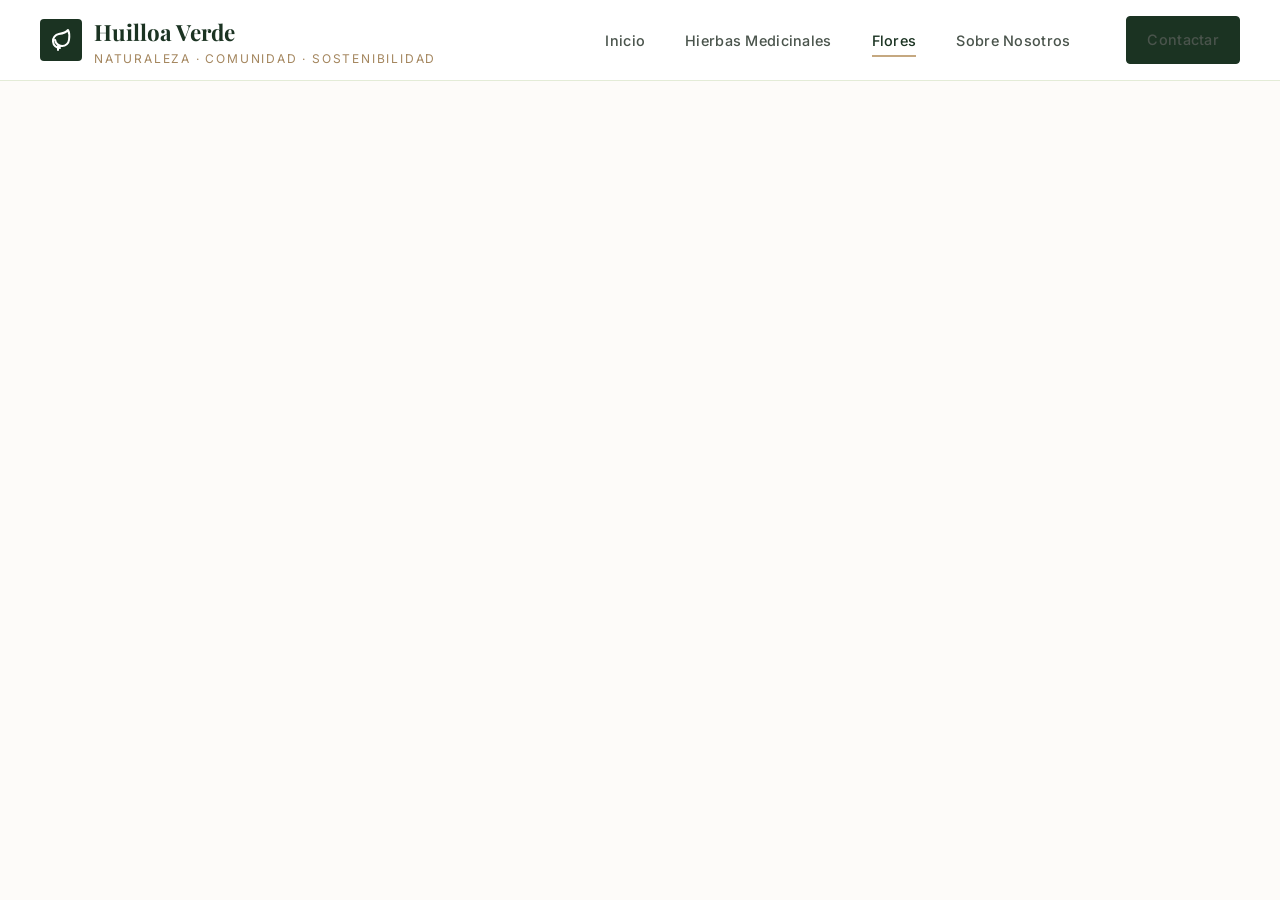
==== flores.html @ 3f3f2d78 "Add files via upload" ====
<!DOCTYPE html>
<html lang="es">
<head>
  <meta charset="UTF-8">
  <meta name="viewport" content="width=device-width, initial-scale=1.0">
  <meta name="description" content="Galería de flores de Huilloa Verde. Rosas, claveles, girasoles y flores andinas frescas, cultivadas con amor por familias de Huilloa, Perú.">
  <title>Flores | Huilloa Verde</title>
  <link rel="stylesheet" href="css/styles.css">
  <link rel="icon" href="data:image/svg+xml,<svg xmlns='http://www.w3.org/2000/svg' viewBox='0 0 24 24' fill='none' stroke='%231b3322' stroke-width='2' stroke-linecap='round' stroke-linejoin='round'><path d='m2 22 1-1h3l9-9'></path><path d='M14 11.5a8.38 8.38 0 0 1-.9 3.8 8.5 8.5 0 0 1-7.6 4.7 8.38 8.38 0 0 1-3.8-.9L.8 22l1.9-5.7a8.38 8.38 0 0 1-.9-3.8 8.5 8.5 0 0 1 4.7-7.6 8.38 8.38 0 0 1 3.8-.9h.5a8.48 8.48 0 0 1 8 8v.5z'></path></svg>">
  <style>
    .gallery-masonry {
      columns: 3;
      column-gap: 20px;
      margin-top: 60px;
    }
    .masonry-item {
      break-inside: avoid;
      margin-bottom: 20px;
      border-radius: var(--radius-md);
      overflow: hidden;
      position: relative;
      cursor: pointer;
      box-shadow: var(--shadow-sm);
      transition: var(--transition);
    }
    .masonry-item:hover { transform: scale(1.02); box-shadow: var(--shadow-md); }
    .masonry-item img { width: 100%; display: block; transition: transform .5s ease; }
    .masonry-item:hover img { transform: scale(1.06); }
    .masonry-overlay {
      position: absolute;
      bottom: 0; left: 0; right: 0;
      background: linear-gradient(to top, rgba(45,90,39,.85) 0%, transparent 70%);
      padding: 24px 20px 20px;
      transform: translateY(10px);
      opacity: 0;
      transition: var(--transition);
    }
    .masonry-item:hover .masonry-overlay { opacity: 1; transform: translateY(0); }
    .masonry-overlay h3 { color: white; font-size: 1.1rem; margin-bottom: 4px; }
    .masonry-overlay p { color: rgba(255,255,255,.8); font-size: .82rem; }
    @media (max-width: 768px) {
      .gallery-masonry { columns: 2; }
    }
    @media (max-width: 480px) {
      .gallery-masonry { columns: 1; }
    }
  </style>
</head>
<body>

  <!-- NAVBAR -->
  <nav class="navbar" id="navbar">
    <div class="nav-inner">
      <a href="index.html" class="nav-logo">
        <div class="logo-icon"><svg class="icon-svg" viewBox="0 0 24 24"><path d="M11 20A7 7 0 0 1 9.8 6.1C15.5 5 17 4.48 19 2c1 2 2 3.5 1 9.8a7 7 0 0 1-13.9.2"></path><path d="M9 22v-4h4"></path></svg></div>
        <div>
          <span class="logo-text">Huilloa Verde</span>
          <span class="logo-sub">Naturaleza · Comunidad · Sostenibilidad</span>
        </div>
      </a>
      <ul class="nav-links">
        <li><a href="index.html">Inicio</a></li>
        <li><a href="hierbas.html">Hierbas Medicinales</a></li>
        <li><a href="flores.html" class="active">Flores</a></li>
        <li><a href="nosotros.html">Sobre Nosotros</a></li>
        <li><a href="contacto.html" class="btn btn-primary nav-cta">Contactar</a></li>
      </ul>
      <button class="hamburger" id="hamburger" aria-label="Abrir menú">
        <span></span><span></span><span></span>
      </button>
    </div>
  </nav>
  <div class="mobile-menu" id="mobileMenu">
    <a href="index.html" onclick="closeMobile()">Inicio</a>
    <a href="hierbas.html" onclick="closeMobile()">Hierbas Medicinales</a>
    <a href="flores.html" onclick="closeMobile()">Flores</a>
    <a href="nosotros.html" onclick="closeMobile()">Sobre Nosotros</a>
    <a href="contacto.html" onclick="closeMobile()">Contactar</a>  <!-- PAGE HERO -->
  <section class="page-hero">
    <div class="page-hero-content container">
      <span class="section-label" style="color:rgba(255,255,255,.7);justify-content:center;display:flex;">Galería floral</span>
      <h1>Flores de Huilloa</h1>
      <p>Cultivadas en las faldas de los Andes, nuestras flores llevan consigo la vitalidad y el color de la sierra peruana.</p>
      <div class="breadcrumb">
        <a href="index.html">Inicio</a>
        <span>/</span>
        <span>Flores</span>
      </div>
    </div>
  </section>

  <!-- INTRO -->
  <section style="padding:80px 0; background:var(--cream);">
    <div class="container">
      <div style="display:grid;grid-template-columns:1fr 1fr;gap:64px;align-items:center;">
        <div class="fade-left">
          <span class="section-label">Por qué nuestras flores</span>
          <h2 class="section-title">Frescura y color<br>directo del campo</h2>
          <p style="color:var(--text-mid);line-height:1.9;margin-bottom:16px;">Nuestras flores se cultivan sin prisa, siguiendo los ritmos naturales de la tierra andina. Sin cámaras frigoríficas artificiales que alteren su aroma, sin químicos que fuercen su crecimiento.</p>
          <p style="color:var(--text-mid);line-height:1.9;margin-bottom:28px;">Lo que recibes es pura naturaleza: flores que huelen como deben oler, con colores vibrantes y una durabilidad que sorprende. Cada ramo lleva el alma de la familia que lo cultivó.</p>
          <a href="contacto.html" class="btn btn-earth"><svg class="icon-svg" viewBox="0 0 24 24"><circle cx="12" cy="12" r="3"></circle><path d="M12 2v2"></path><path d="M12 20v2"></path><path d="M20 12h2"></path><path d="M2 12h2"></path><path d="m5.8 5.8 1.4 1.4"></path><path d="m16.8 16.8 1.4 1.4"></path><path d="m18.2 5.8-1.4 1.4"></path><path d="m7.2 16.8-1.4 1.4"></path></svg> Hacer un pedido floral</a>
        </div>
        <div class="fade-right" style="border-radius:var(--radius-lg);overflow:hidden;box-shadow:var(--shadow-lg);">
          <img src="img/flowers_gallery_1779220928989.png" alt="Flores frescas de Huilloa" style="width:100%;height:420px;object-fit:cover;">
        </div>
      </div>
    </div>
  </section>

  <!-- FLOWER CARDS -->
  <section class="flowers-section">
    <div class="container">
      <div class="text-center fade-up">
        <span class="section-label">Variedades disponibles</span>
        <h2 class="section-title">Nuestras Flores</h2>
        <p class="section-subtitle">Una selección de las flores más hermosas de nuestra región, disponibles por temporada.</p>
      </div>
      <div class="flower-cards">

        <div class="flower-card fade-up delay-1">
          <div class="flower-card-img" style="background:#fff0f3;display:flex;align-items:center;justify-content:center;color:#2c5234;">
            <svg class="icon-svg" viewBox="0 0 24 24" style="width:64px;height:64px;"><circle cx="12" cy="12" r="3"></circle><path d="M12 2v2"></path><path d="M12 20v2"></path><path d="M20 12h2"></path><path d="M2 12h2"></path><path d="m5.8 5.8 1.4 1.4"></path><path d="m16.8 16.8 1.4 1.4"></path><path d="m18.2 5.8-1.4 1.4"></path><path d="m7.2 16.8-1.4 1.4"></path></svg>
          </div>
          <div class="flower-card-body">
            <h3>Rosas Andinas</h3>
            <p>Rosas de tallo largo cultivadas a gran altitud, conocidas por su mayor durabilidad y aroma intenso. Disponibles en rojo, rosado, blanco y amarillo.</p>
            <div class="flower-season"><svg class="icon-svg" viewBox="0 0 24 24" style="width:14px;height:14px;margin-right:6px;color:var(--gold-dark);"><rect width="18" height="18" x="3" y="4" rx="2" ry="2"></rect><line x1="16" x2="16" y1="2" y2="6"></line><line x1="8" x2="8" y1="2" y2="6"></line><line x1="3" x2="21" y1="10" y2="10"></line></svg> Todo el año</div>
          </div>
        </div>

        <div class="flower-card fade-up delay-2">
          <div class="flower-card-img" style="background:#fff0f5;display:flex;align-items:center;justify-content:center;color:#2c5234;">
            <svg class="icon-svg" viewBox="0 0 24 24" style="width:64px;height:64px;"><circle cx="12" cy="12" r="3"></circle><path d="M12 2v2"></path><path d="M12 20v2"></path><path d="M20 12h2"></path><path d="M2 12h2"></path><path d="m5.8 5.8 1.4 1.4"></path><path d="m16.8 16.8 1.4 1.4"></path><path d="m18.2 5.8-1.4 1.4"></path><path d="m7.2 16.8-1.4 1.4"></path></svg>
          </div>
          <div class="flower-card-body">
            <h3>Claveles</h3>
            <p>Símbolo de la tierra peruana, nuestros claveles son robustos y coloridos. Ideales para arreglos y decoraciones tanto cotidianas como especiales.</p>
            <div class="flower-season"><svg class="icon-svg" viewBox="0 0 24 24" style="width:14px;height:14px;margin-right:6px;color:var(--gold-dark);"><rect width="18" height="18" x="3" y="4" rx="2" ry="2"></rect><line x1="16" x2="16" y1="2" y2="6"></line><line x1="8" x2="8" y1="2" y2="6"></line><line x1="3" x2="21" y1="10" y2="10"></line></svg> Temporada: Abr – Oct</div>
          </div>
        </div>

        <div class="flower-card fade-up delay-3">
          <div class="flower-card-img" style="background:#fffde7;display:flex;align-items:center;justify-content:center;color:#2c5234;">
            <svg class="icon-svg" viewBox="0 0 24 24" style="width:64px;height:64px;"><circle cx="12" cy="12" r="3"></circle><path d="M12 2v2"></path><path d="M12 20v2"></path><path d="M20 12h2"></path><path d="M2 12h2"></path><path d="m5.8 5.8 1.4 1.4"></path><path d="m16.8 16.8 1.4 1.4"></path><path d="m18.2 5.8-1.4 1.4"></path><path d="m7.2 16.8-1.4 1.4"></path></svg>
          </div>
          <div class="flower-card-body">
            <h3>Girasoles</h3>
            <p>Alegría en estado puro. Nuestros girasoles llegan a una altura excepcional gracias al suelo rico de Huilloa. Perfectos para regalar felicidad.</p>
            <div class="flower-season"><svg class="icon-svg" viewBox="0 0 24 24" style="width:14px;height:14px;margin-right:6px;color:var(--gold-dark);"><rect width="18" height="18" x="3" y="4" rx="2" ry="2"></rect><line x1="16" x2="16" y1="2" y2="6"></line><line x1="8" x2="8" y1="2" y2="6"></line><line x1="3" x2="21" y1="10" y2="10"></line></svg> Temporada: Ene – Mar</div>
          </div>
        </div>

        <div class="flower-card fade-up delay-1">
          <div class="flower-card-img" style="background:#f1f8e9;display:flex;align-items:center;justify-content:center;color:#2c5234;">
            <svg class="icon-svg" viewBox="0 0 24 24" style="width:64px;height:64px;"><circle cx="12" cy="12" r="3"></circle><path d="M12 2v2"></path><path d="M12 20v2"></path><path d="M20 12h2"></path><path d="M2 12h2"></path><path d="m5.8 5.8 1.4 1.4"></path><path d="m16.8 16.8 1.4 1.4"></path><path d="m18.2 5.8-1.4 1.4"></path><path d="m7.2 16.8-1.4 1.4"></path></svg>
          </div>
          <div class="flower-card-body">
            <h3>Lirios Blancos</h3>
            <p>Elegancia pura. Los lirios blancos de Huilloa representan pureza y renovación. Muy apreciados para ceremonias, bodas y momentos especiales.</p>
            <div class="flower-season"><svg class="icon-svg" viewBox="0 0 24 24" style="width:14px;height:14px;margin-right:6px;color:var(--gold-dark);"><rect width="18" height="18" x="3" y="4" rx="2" ry="2"></rect><line x1="16" x2="16" y1="2" y2="6"></line><line x1="8" x2="8" y1="2" y2="6"></line><line x1="3" x2="21" y1="10" y2="10"></line></svg> Temporada: May – Ago</div>
          </div>
        </div>

        <div class="flower-card fade-up delay-2">
          <div class="flower-card-img" style="background:#f3e5f5;display:flex;align-items:center;justify-content:center;color:#2c5234;">
            <svg class="icon-svg" viewBox="0 0 24 24" style="width:64px;height:64px;"><circle cx="12" cy="12" r="3"></circle><path d="M12 2v2"></path><path d="M12 20v2"></path><path d="M20 12h2"></path><path d="M2 12h2"></path><path d="m5.8 5.8 1.4 1.4"></path><path d="m16.8 16.8 1.4 1.4"></path><path d="m18.2 5.8-1.4 1.4"></path><path d="m7.2 16.8-1.4 1.4"></path></svg>
          </div>
          <div class="flower-card-body">
            <h3>Tulipanes Morados</h3>
            <p>Exóticos y elegantes, nuestros tulipanes andinos destacan por su color profundo y su forma perfecta. Un regalo único que no olvidarás.</p>
            <div class="flower-season"><svg class="icon-svg" viewBox="0 0 24 24" style="width:14px;height:14px;margin-right:6px;color:var(--gold-dark);"><rect width="18" height="18" x="3" y="4" rx="2" ry="2"></rect><line x1="16" x2="16" y1="2" y2="6"></line><line x1="8" x2="8" y1="2" y2="6"></line><line x1="3" x2="21" y1="10" y2="10"></line></svg> Temporada: Mar – Jun</div>
          </div>
        </div>

        <div class="flower-card fade-up delay-3">
          <div class="flower-card-img">
            <img src="img/hero_flowers_1779220519580.png" alt="Flores silvestres de los Andes" style="width:100%;height:100%;object-fit:cover;">
          </div>
          <div class="flower-card-body">
            <h3>Flores Silvestres</h3>
            <p>Una colección de flores nativas de los Andes, únicas e irrepetibles. Cada ramo es una sorpresa de la naturaleza, irrepetible y auténtico.</p>
            <div class="flower-season"><svg class="icon-svg" viewBox="0 0 24 24" style="width:14px;height:14px;margin-right:6px;color:var(--gold-dark);"><rect width="18" height="18" x="3" y="4" rx="2" ry="2"></rect><line x1="16" x2="16" y1="2" y2="6"></line><line x1="8" x2="8" y1="2" y2="6"></line><line x1="3" x2="21" y1="10" y2="10"></line></svg> Temporada: Nov – Feb</div>
          </div>
        </div>

      </div>
    </div>
  </section>

  <!-- GALLERY MASONRY -->
  <section style="padding:100px 0; background:var(--cream);">
    <div class="container">
      <div class="text-center fade-up">
        <span class="section-label">Galería</span>
        <h2 class="section-title">Momentos florales</h2>
        <p class="section-subtitle">Una mirada a la belleza que nace en las tierras de Huilloa.</p>
      </div>
      <div class="gallery-masonry">
        <div class="masonry-item fade-up delay-1">
          <img src="img/flowers_gallery_1779220928989.png" alt="Arreglo floral de Huilloa">
          <div class="masonry-overlay"><h3>Ramos artesanales</h3><p>Confeccionados a mano</p></div>
        </div>
        <div class="masonry-item fade-up delay-2">
          <img src="img/hero_flowers_1779220519580.png" alt="Campo de flores en Huilloa" style="height:320px;object-fit:cover;">
          <div class="masonry-overlay"><h3>Campos de Huilloa</h3><p>Donde todo florece</p></div>
        </div>
        <div class="masonry-item fade-up delay-3">
          <img src="img/herb_chamomile_1779221121554.png" alt="Flores medicinales">
          <div class="masonry-overlay"><h3>Flores medicinales</h3><p>Belleza y salud</p></div>
        </div>
        <div class="masonry-item fade-up delay-1">
          <img src="img/community_women_1779220977228.png" alt="Comunidad de Huilloa" style="height:280px;object-fit:cover;">
          <div class="masonry-overlay"><h3>Nuestra gente</h3><p>80+ familias floristas</p></div>
        </div>
        <div class="masonry-item fade-up delay-2">
          <img src="img/medicinal_herbs_1779220576375.png" alt="Hierbas y flores naturales">
          <div class="masonry-overlay"><h3>Cosecha natural</h3><p>Del campo a tus manos</p></div>
        </div>
        <div class="masonry-item fade-up delay-3">
          <img src="img/owner_story_1779221100214.png" alt="Fundadora con flores" style="height:300px;object-fit:cover;">
          <div class="masonry-overlay"><h3>Con amor</h3><p>La historia detrás</p></div>
        </div>
      </div>
    </div>
  </section>

  <!-- CTA -->
  <section style="padding:100px 0;background:var(--green-dark);position:relative;overflow:hidden;">
    <div style="content:'';position:absolute;inset:0;background:radial-gradient(circle at 30% 70%, rgba(197, 168, 128, 0.15) 0%, transparent 60%);pointer-events:none;"></div>
    <div class="container text-center" style="position:relative;z-index:1;">
      <div class="fade-up">
        <h2 style="color:white;font-size:clamp(1.8rem,3.5vw,2.8rem);margin-bottom:16px;">¿Lista para pedir tus flores?</h2>
        <p style="color:rgba(255,255,255,.85);max-width:500px;margin:0 auto 40px;line-height:1.8;">Contáctanos y preparamos el arreglo floral perfecto para tu ocasión especial, con la frescura y el amor que solo Huilloa puede dar.</p>
        <div style="display:flex;gap:16px;justify-content:center;flex-wrap:wrap;">
          <a href="contacto.html" class="btn btn-earth"><svg class="icon-svg" viewBox="0 0 24 24"><rect width="20" height="16" x="2" y="4" rx="2"></rect><path d="m22 7-8.97 5.7a1.94 1.94 0 0 1-2.06 0L2 7"></path></svg> Contactar ahora</a>
          <a href="hierbas.html" class="btn btn-outline" style="border-color:white;color:white;"><svg class="icon-svg" viewBox="0 0 24 24"><path d="M11 20A7 7 0 0 1 9.8 6.1C15.5 5 17 4.48 19 2c1 2 2 3.5 1 9.8a7 7 0 0 1-13.9.2"></path><path d="M9 22v-4h4"></path></svg> Ver hierbas también</a>
        </div>
      </div>
    </div>
  </section>

  <!-- ===== FOOTER ===== -->
  <footer>
    <div class="container">
      <div class="footer-grid">
        <div class="footer-brand">
          <div class="nav-logo">
            <div class="logo-icon"><svg class="icon-svg" viewBox="0 0 24 24"><path d="M11 20A7 7 0 0 1 9.8 6.1C15.5 5 17 4.48 19 2c1 2 2 3.5 1 9.8a7 7 0 0 1-13.9.2"></path><path d="M9 22v-4h4"></path></svg></div>
            <div>
              <span class="logo-text">Huilloa Verde</span>
              <span class="logo-sub">Naturaleza · Comunidad · Sostenibilidad</span>
            </div>
          </div>
          <p>Emprendimiento sostenible de la comunidad de Huilloa. Flores y hierbas medicinales de origen andino cultivadas de manera responsable y natural.</p>
        </div>
        <div class="footer-col">
          <h4>Navegación</h4>
          <ul>
            <li><a href="index.html">Inicio</a></li>
            <li><a href="hierbas.html">Hierbas Medicinales</a></li>
            <li><a href="flores.html">Flores</a></li>
            <li><a href="nosotros.html">Sobre Nosotros</a></li>
            <li><a href="contacto.html">Contacto</a></li>
          </ul>
        </div>
        <div class="footer-col">
          <h4>Variedades</h4>
          <ul>
            <li><a href="hierbas.html">Muña de la Sierra</a></li>
            <li><a href="hierbas.html">Muña Blanca</a></li>
            <li><a href="hierbas.html">Muña Negra</a></li>
            <li><a href="hierbas.html">Manzanilla Real</a></li>
            <li><a href="flores.html">Flores Andinas</a></li>
          </ul>
        </div>
        <div class="footer-col">
          <h4>Ubicación</h4>
          <ul style="gap: 16px;">
            <li style="display: flex; align-items: center; gap: 8px;"><svg class="icon-svg" viewBox="0 0 24 24" style="width:16px;height:16px;color:var(--gold);"><path d="M20 10c0 6-8 12-8 12s-8-6-8-12a8 8 0 0 1 16 0Z"></path><circle cx="12" cy="10" r="3"></circle></svg> <a href="#">Huilloa, Cusco, Perú</a></li>
            <li style="display: flex; align-items: center; gap: 8px;"><svg class="icon-svg" viewBox="0 0 24 24" style="width:16px;height:16px;color:var(--gold);"><path d="M22 16.92v3a2 2 0 0 1-2.18 2 19.79 19.79 0 0 1-8.63-3.07 19.5 19.5 0 0 1-6-6 19.79 19.79 0 0 1-3.07-8.67A2 2 0 0 1 4.11 2h3a2 2 0 0 1 2 1.72 12.84 12.84 0 0 0 .7 2.81 2 2 0 0 1-.45 2.11L8.09 9.91a16 16 0 0 0 6 6l1.27-1.27a2 2 0 0 1 2.11-.45 12.84 12.84 0 0 0 2.81.7A2 2 0 0 1 22 16.92z"></path></svg> <a href="tel:+51900000000">+51 900 000 000</a></li>
            <li style="display: flex; align-items: center; gap: 8px;"><svg class="icon-svg" viewBox="0 0 24 24" style="width:16px;height:16px;color:var(--gold);"><rect width="20" height="16" x="2" y="4" rx="2"></rect><path d="m22 7-8.97 5.7a1.94 1.94 0 0 1-2.06 0L2 7"></path></svg> <a href="mailto:contacto@huilloaverde.pe">contacto@huilloaverde.pe</a></li>
          </ul>
        </div>
      </div>
      <div class="footer-bottom">
        <p>© 2026 Huilloa Verde. Todos los derechos reservados. Cultivado con orgullo andino.</p>
        <div class="footer-social">
          <a href="#" class="social-btn" aria-label="Facebook">
            <svg class="icon-svg" viewBox="0 0 24 24"><path d="M18 2h-3a5 5 0 0 0-5 5v3H7v4h3v8h4v-8h3l1-4h-4V7a1 1 0 0 1 1-1h3z"></path></svg>
          </a>
          <a href="#" class="social-btn" aria-label="Instagram">
            <svg class="icon-svg" viewBox="0 0 24 24"><rect width="20" height="20" x="2" y="2" rx="5" ry="5"></rect><path d="M16 11.37A4 4 0 1 1 12.63 8 4 4 0 0 1 16 11.37z"></path><line x1="17.5" x2="17.51" y1="6.5" y2="6.5"></line></svg>
          </a>
          <a href="#" class="social-btn" aria-label="WhatsApp">
            <svg class="icon-svg" viewBox="0 0 24 24"><path d="M21 11.5a8.38 8.38 0 0 1-.9 3.8 8.5 8.5 0 0 1-7.6 4.7 8.38 8.38 0 0 1-3.8-.9L3 21l1.9-5.7a8.38 8.38 0 0 1-.9-3.8 8.5 8.5 0 0 1 4.7-7.6 8.38 8.38 0 0 1 3.8-.9h.5a8.48 8.48 0 0 1 8 8v.5z"></path></svg>
          </a>
        </div>
      </div>
    </div>
  </footer>

  <script src="js/main.js"></script>
</body>
</html>
---- css/styles.css ----
/* =============================
   HUILLOA VERDE - GLOBAL STYLES
   ============================= */

@import url('https://fonts.googleapis.com/css2?family=Playfair+Display:ital,wght@0,400;0,600;0,700;1,400&family=Inter:wght@300;400;500;600;700&family=Dancing+Script:wght@600&display=swap');

/* ---------- VARIABLES ---------- */
:root {
  --green-dark:    #1b3322; /* Verde Bosque Andino Profundo */
  --green-mid:     #2c5234; /* Verde Orgánico */
  --green-light:   #497c55; /* Verde Suave */
  --green-pale:    #eaf2eb; /* Fondo de Acentos */
  --gold:          #c5a880; /* Dorado Premium */
  --gold-dark:     #a4865e;
  --beige:         #f7f5f0; /* Fondo Natural */
  --cream:         #fdfbf9; /* Fondo Principal */
  --white:         #ffffff;
  --text-dark:     #1a1f1b; /* Texto Principal */
  --text-mid:      #4a544c; /* Texto Secundario */
  --text-light:    #7b877e;
  --border-light:  #e3ebd7; /* Bordes finos y sutiles */
  --shadow-sm:     0 2px 8px rgba(27,51,34,.05);
  --shadow-md:     0 8px 24px rgba(27,51,34,.08);
  --shadow-lg:     0 16px 40px rgba(27,51,34,.12);
  --radius-sm:     6px;
  --radius-md:     12px;
  --radius-lg:     24px;
  --transition:    all .3s cubic-bezier(.25,.8,.25,1);
}

/* ---------- RESET ---------- */
*, *::before, *::after { box-sizing: border-box; margin: 0; padding: 0; }
html { scroll-behavior: smooth; }
body {
  font-family: 'Inter', sans-serif;
  color: var(--text-dark);
  background: var(--cream);
  line-height: 1.75;
  overflow-x: hidden;
  -webkit-font-smoothing: antialiased;
}
img { max-width: 100%; height: auto; display: block; }
a { text-decoration: none; color: inherit; }
ul { list-style: none; }

/* ---------- TYPOGRAPHY ---------- */
h1, h2, h3, h4 {
  font-family: 'Playfair Display', serif;
  font-weight: 700;
  line-height: 1.2;
  color: var(--green-dark);
}
.script { font-family: 'Dancing Script', cursive; }

/* ---------- UTILITY ---------- */
.container {
  max-width: 1200px;
  margin: 0 auto;
  padding: 0 32px;
}
.section-label {
  font-family: 'Inter', sans-serif;
  font-weight: 600;
  font-size: .8rem;
  letter-spacing: .15em;
  text-transform: uppercase;
  color: var(--gold-dark);
  display: block;
  margin-bottom: 12px;
}
.section-title {
  font-size: clamp(2rem, 3.8vw, 2.75rem);
  color: var(--green-dark);
  margin-bottom: 20px;
  font-weight: 700;
}
.section-subtitle {
  font-size: 1.05rem;
  color: var(--text-mid);
  max-width: 650px;
  line-height: 1.8;
}
.text-center { text-align: center; }
.text-center .section-subtitle { margin: 0 auto; }

/* ---- BUTTONS ---- */
.btn {
  display: inline-flex;
  align-items: center;
  gap: 10px;
  padding: 14px 28px;
  border-radius: 4px; /* Botones más rectangulares y profesionales estilo jw.org y marcas premium */
  font-family: 'Inter', sans-serif;
  font-weight: 600;
  font-size: .9rem;
  cursor: pointer;
  border: none;
  transition: var(--transition);
}
.btn-primary {
  background: var(--green-dark);
  color: var(--white);
  border: 1px solid var(--green-dark);
}
.btn-primary:hover {
  background: var(--green-mid);
  border-color: var(--green-mid);
  transform: translateY(-1px);
  box-shadow: var(--shadow-md);
}
.btn-outline {
  background: transparent;
  color: var(--green-dark);
  border: 1.5px solid var(--green-dark);
}
.btn-outline:hover {
  background: var(--green-dark);
  color: var(--white);
  transform: translateY(-1px);
}
.btn-earth {
  background: var(--gold);
  color: var(--white);
  border: 1px solid var(--gold);
}
.btn-earth:hover {
  background: var(--gold-dark);
  border-color: var(--gold-dark);
  transform: translateY(-1px);
  box-shadow: var(--shadow-md);
}

/* ---- NAVBAR ---- */
.navbar {
  position: fixed;
  top: 0; left: 0; right: 0;
  z-index: 1000;
  padding: 0 32px;
  background: var(--white);
  border-bottom: 1px solid var(--border-light);
  transition: var(--transition);
}
.navbar.scrolled {
  background: rgba(255,255,255,.98);
  backdrop-filter: blur(12px);
  box-shadow: var(--shadow-sm);
}
.nav-inner {
  max-width: 1200px;
  margin: 0 auto;
  display: flex;
  align-items: center;
  justify-content: space-between;
  height: 80px;
}
.nav-logo {
  display: flex;
  align-items: center;
  gap: 12px;
}
.nav-logo .logo-icon {
  width: 42px;
  height: 42px;
  background: var(--green-dark);
  border-radius: 4px; /* Logotipo institucional cuadrado estilizado */
  display: flex;
  align-items: center;
  justify-content: center;
  font-size: 1.25rem;
  color: var(--white);
}
.nav-logo .logo-text {
  font-family: 'Playfair Display', serif;
  font-size: 1.4rem;
  color: var(--green-dark);
  font-weight: 700;
}
.nav-logo .logo-sub {
  font-family: 'Inter', sans-serif;
  font-size: .75rem;
  color: var(--gold-dark);
  letter-spacing: .15em;
  text-transform: uppercase;
  display: block;
  line-height: 1.2;
}
.nav-links {
  display: flex;
  gap: 40px;
  align-items: center;
}
.nav-links a {
  font-weight: 500;
  font-size: .9rem;
  letter-spacing: .02em;
  color: var(--text-mid);
  position: relative;
  transition: var(--transition);
  padding: 8px 0;
}
.nav-links a::after {
  content: '';
  position: absolute;
  bottom: 0; left: 0;
  width: 0; height: 2px;
  background: var(--gold);
  transition: width .25s ease;
}
.nav-links a:hover, .nav-links a.active { color: var(--green-dark); }
.nav-links a:hover::after, .nav-links a.active::after { width: 100%; }
.nav-cta {
  margin-left: 16px;
  padding: 10px 20px !important;
  border-radius: 4px !important;
}

/* Hamburger */
.hamburger {
  display: none;
  flex-direction: column;
  gap: 6px;
  cursor: pointer;
  padding: 8px;
  background: none;
  border: none;
}
.hamburger span {
  width: 24px; height: 2px;
  background: var(--green-dark);
  border-radius: 1px;
  transition: var(--transition);
  display: block;
}
.hamburger.open span:nth-child(1) { transform: rotate(45deg) translate(5px, 5px); }
.hamburger.open span:nth-child(2) { opacity: 0; }
.hamburger.open span:nth-child(3) { transform: rotate(-45deg) translate(6px, -6px); }

/* Mobile menu */
.mobile-menu {
  display: none;
  position: fixed;
  top: 80px; left: 0; right: 0; bottom: 0;
  z-index: 999;
  background: var(--white);
  border-top: 1px solid var(--border-light);
  flex-direction: column;
  align-items: center;
  justify-content: flex-start;
  padding-top: 60px;
  gap: 32px;
}
.mobile-menu.open { display: flex; }
.mobile-menu a {
  font-family: 'Playfair Display', serif;
  font-size: 1.8rem;
  color: var(--green-dark);
  font-weight: 700;
  transition: var(--transition);
}
.mobile-menu a:hover { color: var(--gold); }

/* ---- HERO ---- */
.hero {
  min-height: 90vh;
  position: relative;
  display: flex;
  align-items: center;
  overflow: hidden;
  padding-top: 80px;
}
.hero-bg {
  position: absolute;
  inset: 0;
  background-image: url('../img/hero_flowers_1779220519580.png');
  background-size: cover;
  background-position: center;
  z-index: 0;
}
.hero-overlay {
  position: absolute;
  inset: 0;
  background: linear-gradient(
    90deg,
    rgba(27,51,34,.9) 0%,
    rgba(27,51,34,.7) 50%,
    rgba(27,51,34,.4) 100%
  );
  z-index: 1;
}
.hero-content {
  position: relative;
  z-index: 2;
  max-width: 680px;
  padding: 80px 24px;
  margin: 0 auto 0 calc((100vw - 1200px) / 2 + 32px);
}
.hero-badge {
  display: inline-flex;
  align-items: center;
  gap: 8px;
  background: rgba(255,255,255,.1);
  backdrop-filter: blur(8px);
  border: 1px solid rgba(255,255,255,.2);
  border-radius: 4px; /* Bordes rectos estilizados */
  padding: 8px 16px;
  font-size: .75rem;
  font-weight: 600;
  letter-spacing: .15em;
  text-transform: uppercase;
  color: var(--white);
  margin-bottom: 24px;
}
.hero-title {
  font-size: clamp(2.5rem, 5.5vw, 4rem);
  color: var(--white);
  margin-bottom: 24px;
  font-weight: 700;
  line-height: 1.15;
}
.hero-title em { font-style: italic; color: var(--gold); }
.hero-desc {
  font-size: 1.1rem;
  color: rgba(255,255,255,.9);
  margin-bottom: 36px;
  max-width: 520px;
  line-height: 1.8;
}
.hero-actions { display: flex; gap: 16px; flex-wrap: wrap; }
.hero-scroll {
  position: absolute;
  bottom: 32px; left: 50%;
  transform: translateX(-50%);
  z-index: 2;
  display: flex;
  flex-direction: column;
  align-items: center;
  gap: 8px;
  color: rgba(255,255,255,.6);
  font-size: .75rem;
  letter-spacing: .15em;
  text-transform: uppercase;
  animation: bounce 2s infinite;
}
.hero-scroll::after {
  content: '';
  width: 1px;
  height: 40px;
  background: linear-gradient(to bottom, rgba(255,255,255,.6), transparent);
}
@keyframes bounce {
  0%, 100% { transform: translateX(-50%) translateY(0); }
  50% { transform: translateX(-50%) translateY(6px); }
}

/* ---- FEATURE CARDS (Home) ---- */
.features {
  padding: 120px 0;
  background: var(--cream);
}
.features-grid {
  display: grid;
  grid-template-columns: repeat(3, 1fr);
  gap: 32px;
  margin-top: 60px;
}
.feature-card {
  background: var(--white);
  border-radius: var(--radius-sm);
  padding: 48px 36px;
  border: 1px solid var(--border-light);
  box-shadow: var(--shadow-sm);
  transition: var(--transition);
  position: relative;
  overflow: hidden;
  cursor: pointer;
}
.feature-card::before {
  content: '';
  position: absolute;
  top: 0; left: 0; right: 0;
  height: 4px;
  background: var(--gold);
  opacity: 0;
  transition: var(--transition);
}
.feature-card:hover {
  transform: translateY(-4px);
  box-shadow: var(--shadow-md);
  border-color: var(--gold);
}
.feature-card:hover::before { opacity: 1; }
.feature-icon {
  width: 56px; height: 56px;
  background: var(--green-pale);
  border-radius: 4px;
  display: flex;
  align-items: center;
  justify-content: center;
  font-size: 1.5rem;
  color: var(--green-dark);
  margin-bottom: 28px;
}
.feature-card h3 {
  font-size: 1.35rem;
  color: var(--green-dark);
  margin-bottom: 14px;
  font-weight: 700;
}
.feature-card p {
  color: var(--text-mid);
  font-size: .92rem;
  line-height: 1.75;
}
.feature-link {
  display: inline-flex;
  align-items: center;
  gap: 8px;
  margin-top: 24px;
  font-weight: 600;
  font-size: .88rem;
  color: var(--green-mid);
  transition: var(--transition);
}
.feature-link:hover {
  color: var(--green-dark);
  transform: translateX(4px);
}

/* ---- STORY SECTION ---- */
.story {
  padding: 120px 0;
  background: var(--beige);
  border-top: 1px solid var(--border-light);
  border-bottom: 1px solid var(--border-light);
}
.story-grid {
  display: grid;
  grid-template-columns: 1fr 1fr;
  gap: 80px;
  align-items: center;
}
.story-image {
  position: relative;
  border-radius: var(--radius-sm);
  overflow: hidden;
  box-shadow: var(--shadow-md);
  border: 1px solid var(--border-light);
}
.story-image img {
  width: 100%;
  height: 500px;
  object-fit: cover;
  transition: transform .6s ease;
}
.story-image:hover img { transform: scale(1.03); }
.story-badge {
  position: absolute;
  bottom: 24px; right: 24px;
  background: var(--white);
  border-radius: 4px;
  padding: 16px 24px;
  box-shadow: var(--shadow-md);
  border-left: 4px solid var(--gold);
}
.story-badge .number {
  font-family: 'Playfair Display', serif;
  font-size: 2.2rem;
  color: var(--green-dark);
  font-weight: 700;
  display: block;
  line-height: 1;
}
.story-badge .label {
  font-family: 'Inter', sans-serif;
  font-size: .75rem;
  color: var(--text-mid);
  letter-spacing: .05em;
  font-weight: 500;
}
.story-text blockquote {
  font-family: 'Playfair Display', serif;
  font-style: italic;
  font-size: 1.3rem;
  color: var(--green-dark);
  border-left: 3px solid var(--gold);
  padding-left: 24px;
  margin: 32px 0;
  line-height: 1.8;
}
.story-text p { color: var(--text-mid); line-height: 1.8; margin-bottom: 20px; font-size: .95rem; }

/* ---- STATS ---- */
.stats {
  padding: 100px 0;
  background: var(--green-dark);
  color: var(--white);
  position: relative;
  overflow: hidden;
}
.stats-grid {
  display: grid;
  grid-template-columns: repeat(4, 1fr);
  gap: 40px;
  text-align: center;
  position: relative;
  z-index: 1;
}
.stat-item {
  border-right: 1px solid rgba(255,255,255,.1);
}
.stat-item:last-child {
  border-right: none;
}
.stat-number {
  font-family: 'Playfair Display', serif;
  font-size: 3.5rem;
  color: var(--gold);
  font-weight: 700;
  display: block;
  line-height: 1;
  margin-bottom: 12px;
}
.stat-label {
  color: rgba(255,255,255,.8);
  font-size: .85rem;
  letter-spacing: .1em;
  text-transform: uppercase;
  font-weight: 500;
}

/* ---- PRODUCTS PREVIEW ---- */
.products-preview {
  padding: 120px 0;
  background: var(--cream);
}
.products-grid {
  display: grid;
  grid-template-columns: repeat(3, 1fr);
  gap: 32px;
  margin-top: 60px;
}
.product-card {
  border-radius: var(--radius-sm);
  overflow: hidden;
  border: 1px solid var(--border-light);
  background: var(--white);
  box-shadow: var(--shadow-sm);
  transition: var(--transition);
}
.product-card:hover {
  transform: translateY(-4px);
  box-shadow: var(--shadow-md);
  border-color: var(--gold);
}
.product-img {
  height: 250px;
  overflow: hidden;
  position: relative;
}
.product-img img { width: 100%; height: 100%; object-fit: cover; transition: transform .5s ease; }
.product-card:hover .product-img img { transform: scale(1.04); }
.product-tag {
  position: absolute;
  top: 16px; left: 16px;
  background: var(--green-dark);
  color: var(--white);
  border-radius: 2px;
  padding: 6px 14px;
  font-size: .7rem;
  font-weight: 600;
  letter-spacing: .1em;
  text-transform: uppercase;
}
.product-info { padding: 32px; }
.product-info h3 { font-size: 1.3rem; color: var(--green-dark); margin-bottom: 12px; font-weight: 700; }
.product-info p { color: var(--text-mid); font-size: .92rem; line-height: 1.75; }

/* ---- PAGE HERO (inner pages) ---- */
.page-hero {
  padding: 140px 0 80px;
  background: var(--green-dark);
  text-align: center;
  position: relative;
  overflow: hidden;
  border-bottom: 1px solid var(--border-light);
}
.page-hero::before {
  content: '';
  position: absolute;
  inset: 0;
  background: radial-gradient(circle at 70% 30%, rgba(197, 168, 128, 0.15) 0%, transparent 60%);
  opacity: .7;
}
.page-hero-content { position: relative; z-index: 1; }
.page-hero h1 {
  font-size: clamp(2.2rem, 4.5vw, 3.5rem);
  color: var(--white);
  margin-bottom: 12px;
  font-weight: 700;
}
.page-hero p { color: rgba(255,255,255,.85); font-size: 1.05rem; max-width: 580px; margin: 0 auto; line-height: 1.7; }
.breadcrumb {
  display: flex;
  justify-content: center;
  gap: 8px;
  margin-top: 24px;
  font-size: .8rem;
  font-family: 'Inter', sans-serif;
  color: rgba(255,255,255,.6);
  font-weight: 500;
}
.breadcrumb a { color: rgba(255,255,255,.85); transition: var(--transition); }
.breadcrumb a:hover { color: var(--gold); }

/* ---- HERB CATALOG ---- */
.catalog { padding: 120px 0; background: var(--cream); }
.herb-grid {
  display: grid;
  grid-template-columns: repeat(2, 1fr);
  gap: 32px;
  margin-top: 60px;
}
.herb-card {
  background: var(--white);
  border-radius: var(--radius-sm);
  display: grid;
  grid-template-columns: 220px 1fr;
  overflow: hidden;
  border: 1px solid var(--border-light);
  box-shadow: var(--shadow-sm);
  transition: var(--transition);
}
.herb-card:hover { transform: translateY(-4px); box-shadow: var(--shadow-md); border-color: var(--gold); }
.herb-card-img {
  height: 100%;
  min-height: 240px;
  overflow: hidden;
  border-right: 1px solid var(--border-light);
}
.herb-card-img img { width: 100%; height: 100%; object-fit: cover; transition: transform .5s ease; }
.herb-card:hover .herb-card-img img { transform: scale(1.04); }
.herb-card-body { padding: 32px; display: flex; flex-direction: column; justify-content: space-between; }
.herb-name {
  font-size: 1.3rem;
  color: var(--green-dark);
  margin-bottom: 4px;
  font-weight: 700;
}
.herb-scientific {
  font-style: italic;
  color: var(--text-light);
  font-size: .82rem;
  margin-bottom: 16px;
  display: block;
}
.herb-card-body p { color: var(--text-mid); font-size: .9rem; line-height: 1.75; margin-bottom: 20px; }
.herb-benefits { display: flex; flex-wrap: wrap; gap: 8px; }
.herb-tag {
  background: var(--green-pale);
  color: var(--green-dark);
  border-radius: 2px;
  padding: 4px 10px;
  font-size: .72rem;
  font-weight: 600;
  letter-spacing: .02em;
  text-transform: uppercase;
}

/* ---- FLOWERS GALLERY ---- */
.flowers-section { padding: 120px 0; background: var(--beige); border-top: 1px solid var(--border-light); }
.flowers-intro { max-width: 680px; margin: 0 auto 60px; text-align: center; }
.gallery-grid {
  display: grid;
  grid-template-columns: repeat(3, 1fr);
  grid-template-rows: auto;
  gap: 24px;
}
.gallery-item {
  border-radius: var(--radius-sm);
  overflow: hidden;
  position: relative;
  cursor: pointer;
  border: 1px solid var(--border-light);
  box-shadow: var(--shadow-sm);
}
.gallery-item.tall { grid-row: span 2; }
.gallery-item img { width: 100%; height: 100%; object-fit: cover; transition: transform .5s ease; }
.gallery-item:hover img { transform: scale(1.03); }
.gallery-overlay {
  position: absolute;
  inset: 0;
  background: linear-gradient(to top, rgba(27,51,34,.9) 0%, transparent 70%);
  opacity: 0;
  transition: var(--transition);
  display: flex;
  align-items: flex-end;
  padding: 28px;
}
.gallery-item:hover .gallery-overlay { opacity: 1; }
.gallery-overlay h3 { color: var(--white); font-size: 1.25rem; font-weight: 700; margin-bottom: 4px; }
.gallery-overlay p { color: var(--gold); font-size: .8rem; font-weight: 500; }

.flower-cards { display: grid; grid-template-columns: repeat(3, 1fr); gap: 32px; margin-top: 60px; }
.flower-card {
  background: var(--white);
  border-radius: var(--radius-sm);
  overflow: hidden;
  border: 1px solid var(--border-light);
  box-shadow: var(--shadow-sm);
  transition: var(--transition);
}
.flower-card:hover { transform: translateY(-4px); box-shadow: var(--shadow-md); border-color: var(--gold); }
.flower-card-img { height: 260px; overflow: hidden; border-bottom: 1px solid var(--border-light); }
.flower-card-img img { width: 100%; height: 100%; object-fit: cover; transition: transform .5s ease; }
.flower-card:hover .flower-card-img img { transform: scale(1.04); }
.flower-card-body { padding: 32px; }
.flower-card-body h3 { font-size: 1.25rem; color: var(--green-dark); margin-bottom: 8px; font-weight: 700; }
.flower-card-body p { color: var(--text-mid); font-size: .9rem; line-height: 1.7; margin-bottom: 20px; }
.flower-season {
  display: flex;
  align-items: center;
  gap: 8px;
  font-size: .8rem;
  color: var(--gold-dark);
  font-weight: 600;
  text-transform: uppercase;
  letter-spacing: .05em;
}

/* ---- ABOUT PAGE ---- */
.about-mission {
  padding: 120px 0;
  background: var(--cream);
}
.about-grid {
  display: grid;
  grid-template-columns: 1fr 1fr;
  gap: 80px;
  align-items: center;
}
.about-image {
  border-radius: var(--radius-sm);
  overflow: hidden;
  box-shadow: var(--shadow-md);
  border: 1px solid var(--border-light);
}
.about-image img { width: 100%; height: 520px; object-fit: cover; }
.about-values { padding: 120px 0; background: var(--beige); border-top: 1px solid var(--border-light); border-bottom: 1px solid var(--border-light); }
.values-grid {
  display: grid;
  grid-template-columns: repeat(3, 1fr);
  gap: 32px;
  margin-top: 60px;
}
.value-card {
  background: var(--white);
  border-radius: var(--radius-sm);
  padding: 48px 32px;
  border: 1px solid var(--border-light);
  box-shadow: var(--shadow-sm);
  text-align: center;
  transition: var(--transition);
}
.value-card:hover { transform: translateY(-4px); box-shadow: var(--shadow-md); border-color: var(--gold); }
.value-icon { font-size: 2.5rem; margin-bottom: 20px; }
.value-card h3 { font-size: 1.25rem; color: var(--green-dark); margin-bottom: 12px; font-weight: 700; }
.value-card p { color: var(--text-mid); font-size: .9rem; line-height: 1.75; }

.timeline { padding: 120px 0; background: var(--cream); }
.timeline-items { position: relative; max-width: 760px; margin: 60px auto 0; }
.timeline-items::before {
  content: '';
  position: absolute;
  left: 50%;
  top: 0; bottom: 0;
  width: 1px;
  background: var(--border-light);
  transform: translateX(-50%);
}
.timeline-item {
  display: grid;
  grid-template-columns: 1fr 60px 1fr;
  gap: 20px;
  margin-bottom: 48px;
  align-items: center;
}
.timeline-item:nth-child(odd) .timeline-content { grid-column: 1; text-align: right; }
.timeline-item:nth-child(odd) .timeline-dot { grid-column: 2; }
.timeline-item:nth-child(odd) .timeline-empty { grid-column: 3; }
.timeline-item:nth-child(even) .timeline-empty { grid-column: 1; }
.timeline-item:nth-child(even) .timeline-dot { grid-column: 2; }
.timeline-item:nth-child(even) .timeline-content { grid-column: 3; text-align: left; }
.timeline-dot {
  width: 42px; height: 42px;
  background: var(--white);
  border: 2px solid var(--gold);
  border-radius: 50%;
  display: flex;
  align-items: center;
  justify-content: center;
  font-size: 1.1rem;
  box-shadow: var(--shadow-sm);
  margin: 0 auto;
  color: var(--green-dark);
  position: relative;
  z-index: 1;
}
.timeline-content h3 { font-size: 1.15rem; color: var(--green-dark); margin-bottom: 8px; font-weight: 700; }
.timeline-content p { color: var(--text-mid); font-size: .9rem; line-height: 1.7; }

/* ---- CONTACT ---- */
.contact-section { padding: 120px 0; background: var(--beige); border-bottom: 1px solid var(--border-light); }
.contact-grid {
  display: grid;
  grid-template-columns: 1fr 1.3fr;
  gap: 80px;
  align-items: start;
}
.contact-info h2 { margin-bottom: 20px; font-weight: 700; }
.contact-info p { color: var(--text-mid); line-height: 1.8; margin-bottom: 36px; font-size: .95rem; }
.contact-items { display: flex; flex-direction: column; gap: 24px; }
.contact-item {
  display: flex;
  align-items: flex-start;
  gap: 20px;
  background: var(--white);
  border-radius: var(--radius-sm);
  padding: 24px;
  border: 1px solid var(--border-light);
  box-shadow: var(--shadow-sm);
}
.contact-item-icon {
  width: 48px; height: 48px;
  background: var(--green-pale);
  border-radius: 4px;
  display: flex;
  align-items: center;
  justify-content: center;
  font-size: 1.25rem;
  flex-shrink: 0;
  color: var(--green-dark);
}
.contact-item-text strong { display: block; color: var(--green-dark); font-size: .95rem; margin-bottom: 4px; font-weight: 700; }
.contact-item-text span { color: var(--text-mid); font-size: .9rem; }
.contact-form {
  background: var(--white);
  border-radius: var(--radius-sm);
  padding: 48px;
  border: 1px solid var(--border-light);
  box-shadow: var(--shadow-md);
}
.contact-form h3 { font-size: 1.6rem; color: var(--green-dark); margin-bottom: 32px; font-weight: 700; }
.form-group { margin-bottom: 24px; }
.form-group label {
  display: block;
  font-weight: 600;
  font-size: .8rem;
  letter-spacing: .05em;
  color: var(--text-mid);
  margin-bottom: 8px;
  text-transform: uppercase;
}
.form-group input,
.form-group textarea,
.form-group select {
  width: 100%;
  padding: 14px 18px;
  border: 1px solid var(--border-light);
  border-radius: 4px;
  font-family: 'Inter', sans-serif;
  font-size: .92rem;
  color: var(--text-dark);
  background: var(--cream);
  transition: var(--transition);
  outline: none;
}
.form-group input:focus,
.form-group textarea:focus,
.form-group select:focus {
  border-color: var(--green-mid);
  background: var(--white);
  box-shadow: 0 0 0 3px rgba(44,82,52,.1);
}
.form-group textarea { resize: vertical; min-height: 140px; }
.form-row { display: grid; grid-template-columns: 1fr 1fr; gap: 20px; }

/* ---- FAQ ACCORDION (jw.org Style) ---- */
.faq-section { padding: 120px 0; background: var(--cream); }
.faq-container { max-width: 800px; margin: 60px auto 0; }
.faq-item {
  border-bottom: 1px solid var(--border-light);
}
.faq-item:first-child {
  border-top: 1px solid var(--border-light);
}
.faq-item summary {
  padding: 24px 8px;
  font-size: 1.05rem;
  font-weight: 600;
  color: var(--green-dark);
  cursor: pointer;
  list-style: none;
  display: flex;
  justify-content: space-between;
  align-items: center;
  transition: var(--transition);
}
.faq-item summary::-webkit-details-marker {
  display: none;
}
.faq-item summary::after {
  content: '+';
  font-size: 1.4rem;
  color: var(--gold-dark);
  font-weight: 400;
  transition: transform 0.3s ease;
}
.faq-item[open] summary::after {
  content: '−';
}
.faq-item summary:hover {
  color: var(--gold-dark);
}
.faq-content {
  padding: 0 8px 24px;
  color: var(--text-mid);
  font-size: .95rem;
  line-height: 1.75;
}

/* ---- MAP PLACEHOLDER ---- */
.map-section { padding: 0; }
.map-frame {
  width: 100%;
  height: 400px;
  background: var(--beige);
  border-top: 1px solid var(--border-light);
  border-bottom: 1px solid var(--border-light);
  display: flex;
  align-items: center;
  justify-content: center;
  flex-direction: column;
  gap: 16px;
}
.map-frame span { font-size: 2.5rem; color: var(--gold-dark); }
.map-frame p { color: var(--text-mid); font-size: 1rem; font-weight: 500; }

/* ---- FOOTER (jw.org & Premium Brands Style) ---- */
footer {
  background: var(--green-dark);
  color: rgba(255,255,255,.75);
  padding: 100px 0 48px;
  border-top: 1px solid rgba(255,255,255,.05);
}
.footer-grid {
  display: grid;
  grid-template-columns: 1.5fr 1fr 1fr 1fr;
  gap: 60px;
  margin-bottom: 80px;
}
.footer-brand .logo-icon {
  background: var(--white);
  color: var(--green-dark);
  width: 40px; height: 40px;
  border-radius: 4px;
  display: inline-flex;
  align-items: center;
  justify-content: center;
  font-size: 1.15rem;
}
.footer-brand .logo-text { color: var(--white); font-size: 1.4rem; font-weight: 700; margin-left: 8px; }
.footer-brand .logo-sub { color: rgba(255,255,255,.5); font-size: .75rem; letter-spacing: .12em; text-transform: uppercase; margin-top: 4px; }
.footer-brand p { margin-top: 20px; font-size: .88rem; line-height: 1.7; max-width: 280px; color: rgba(255,255,255,.6); }
.footer-col h4 {
  font-family: 'Inter', sans-serif;
  font-weight: 600;
  font-size: .8rem;
  letter-spacing: .12em;
  text-transform: uppercase;
  color: var(--gold);
  margin-bottom: 24px;
}
.footer-col ul { display: flex; flex-direction: column; gap: 14px; }
.footer-col ul li a {
  font-size: .88rem;
  color: rgba(255,255,255,.65);
  transition: var(--transition);
}
.footer-col ul li a:hover { color: var(--white); transform: translateX(2px); }
.footer-bottom {
  border-top: 1px solid rgba(255,255,255,.08);
  padding-top: 36px;
  display: flex;
  align-items: center;
  justify-content: space-between;
  font-size: .82rem;
  color: rgba(255,255,255,.45);
}
.footer-social { display: flex; gap: 12px; }
.social-btn {
  width: 38px; height: 38px;
  border-radius: 4px;
  background: rgba(255,255,255,.05);
  border: 1px solid rgba(255,255,255,.05);
  display: flex;
  align-items: center;
  justify-content: center;
  font-size: 1rem;
  transition: var(--transition);
  color: var(--white);
}
.social-btn:hover { background: var(--gold); border-color: var(--gold); transform: translateY(-2px); color: var(--white); }

/* ---- ANIMATIONS ---- */
.fade-up {
  opacity: 0;
  transform: translateY(30px);
  transition: opacity .8s ease, transform .8s ease;
}
.fade-up.visible {
  opacity: 1;
  transform: translateY(0);
}
.fade-left {
  opacity: 0;
  transform: translateX(-40px);
  transition: opacity .7s ease, transform .7s ease;
}
.fade-left.visible { opacity: 1; transform: translateX(0); }
.fade-right {
  opacity: 0;
  transform: translateX(40px);
  transition: opacity .7s ease, transform .7s ease;
}
.fade-right.visible { opacity: 1; transform: translateX(0); }

/* Staggered delays */
.delay-1 { transition-delay: .1s !important; }
.delay-2 { transition-delay: .2s !important; }
.delay-3 { transition-delay: .3s !important; }
.delay-4 { transition-delay: .4s !important; }
.delay-5 { transition-delay: .5s !important; }

/* ---- RESPONSIVE ---- */
@media (max-width: 1024px) {
  .features-grid { grid-template-columns: repeat(2, 1fr); }
  .story-grid, .about-grid { grid-template-columns: 1fr; gap: 40px; }
  .story-image { max-width: 520px; }
  .contact-grid { grid-template-columns: 1fr; }
  .footer-grid { grid-template-columns: 1fr 1fr; gap: 36px; }
  .stats-grid { grid-template-columns: repeat(2, 1fr); }
  .herb-grid { grid-template-columns: 1fr; }
}
@media (max-width: 768px) {
  .nav-links { display: none; }
  .hamburger { display: flex; }
  .hero-content { margin: 0; padding: 120px 24px 80px; }
  .features-grid { grid-template-columns: 1fr; }
  .products-grid { grid-template-columns: 1fr; }
  .values-grid { grid-template-columns: 1fr; }
  .gallery-grid { grid-template-columns: 1fr 1fr; }
  .flower-cards { grid-template-columns: 1fr; }
  .herb-card { grid-template-columns: 1fr; }
  .herb-card-img { min-height: 200px; }
  .timeline-items::before { left: 24px; }
  .timeline-item { grid-template-columns: 48px 1fr; }
  .timeline-item:nth-child(odd) .timeline-content { grid-column: 2; text-align: left; }
  .timeline-item:nth-child(odd) .timeline-dot { grid-column: 1; }
  .timeline-item:nth-child(odd) .timeline-empty { display: none; }
  .timeline-item:nth-child(even) .timeline-empty { display: none; }
  .timeline-item:nth-child(even) .timeline-dot { grid-column: 1; }
  .timeline-item:nth-child(even) .timeline-content { grid-column: 2; }
  .contact-form { padding: 28px; }
  .form-row { grid-template-columns: 1fr; }
  .footer-grid { grid-template-columns: 1fr; }
  .footer-bottom { flex-direction: column; gap: 16px; text-align: center; }
}
@media (max-width: 480px) {
  .gallery-grid { grid-template-columns: 1fr; }
  .story-badge { right: 0; }
  .stats-grid { grid-template-columns: 1fr 1fr; }
}

/* ---- SVG ICONS ---- */
.icon-svg {
  width: 20px;
  height: 20px;
  stroke: currentColor;
  stroke-width: 2;
  fill: none;
  stroke-linecap: round;
  stroke-linejoin: round;
  display: inline-block;
  vertical-align: middle;
  transition: var(--transition);
}
.btn svg, .feature-link svg {
  margin-right: 8px;
  flex-shrink: 0;
}
.logo-icon svg {
  width: 24px;
  height: 24px;
  color: var(--white);
}
footer .logo-icon svg {
  color: var(--green-dark);
}
.feature-icon svg {
  width: 28px;
  height: 28px;
  color: var(--green-dark);
}
.contact-item-icon svg {
  width: 22px;
  height: 22px;
  color: var(--green-dark);
}
.social-btn svg {
  width: 18px;
  height: 18px;
  color: var(--white);
}
.social-btn:hover svg {
  color: var(--white);
}
.value-icon svg {
  width: 36px;
  height: 36px;
  color: var(--green-dark);
  margin: 0 auto;
}
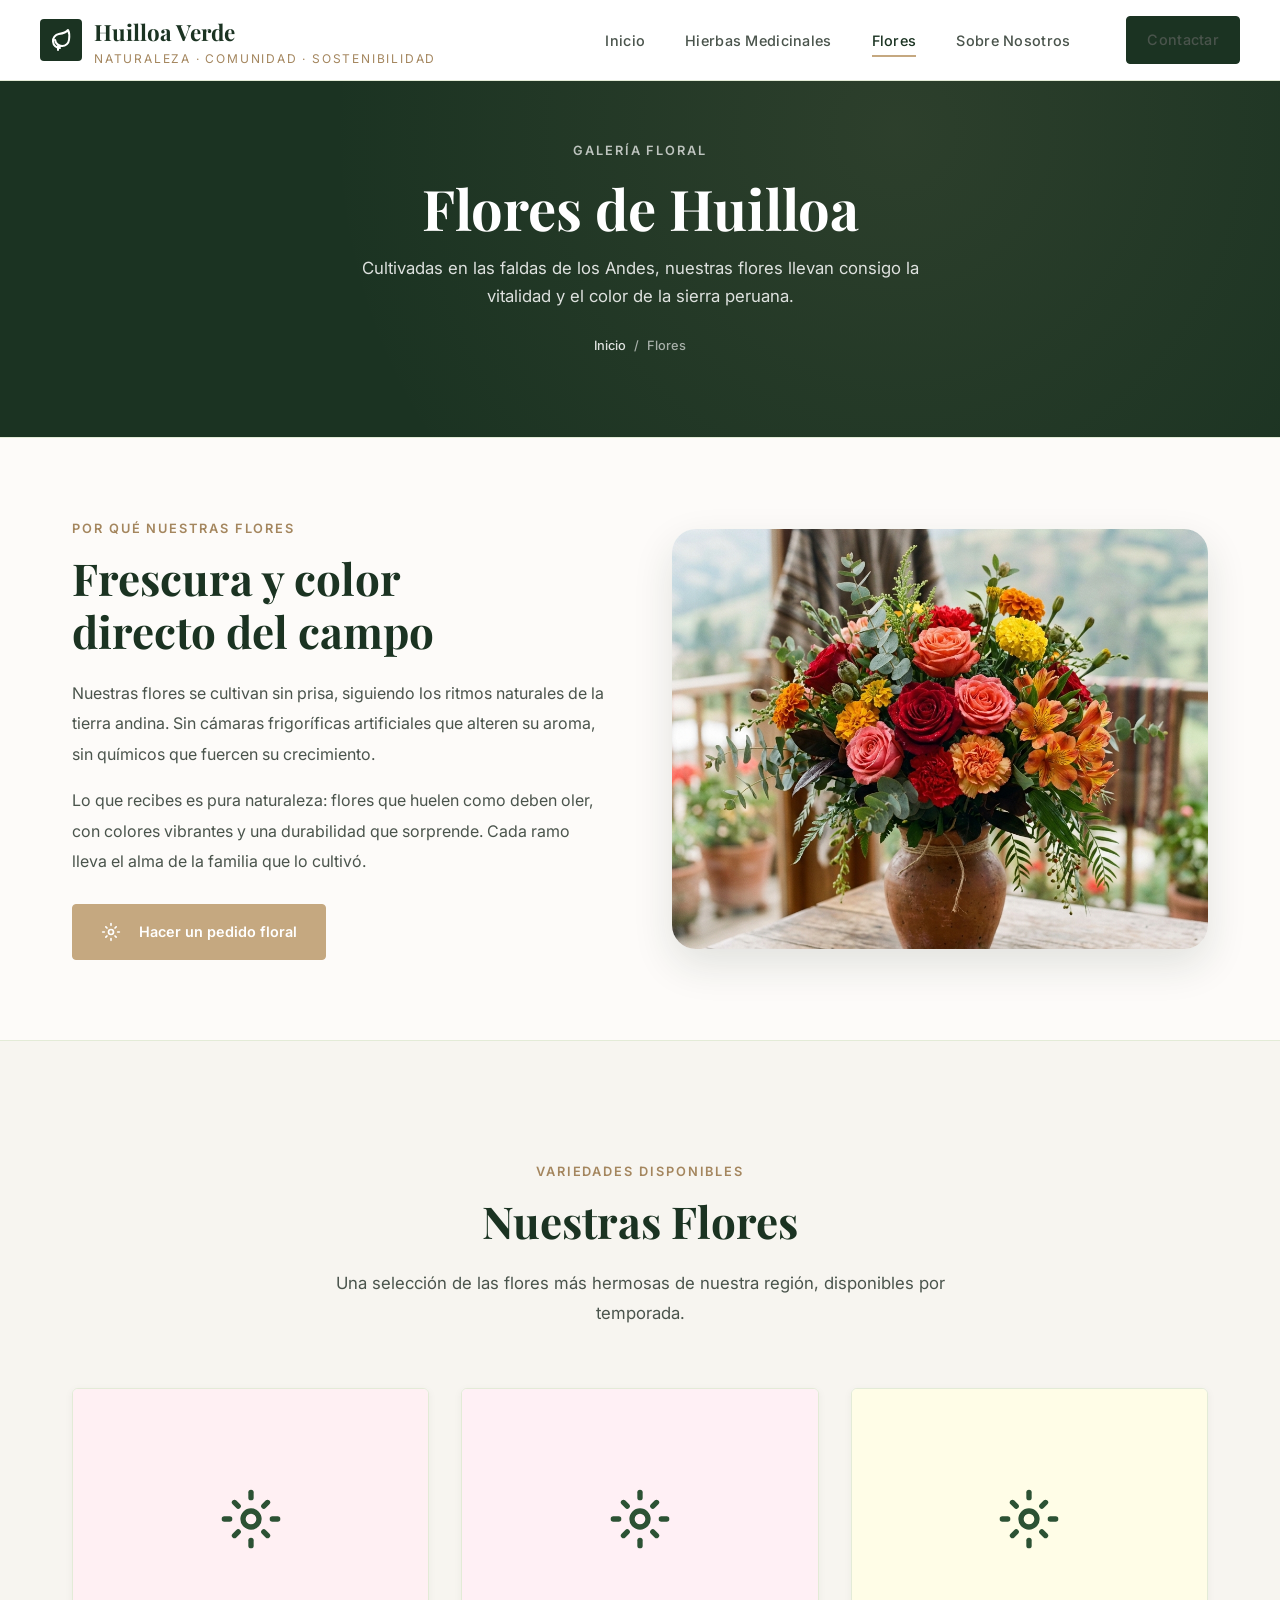
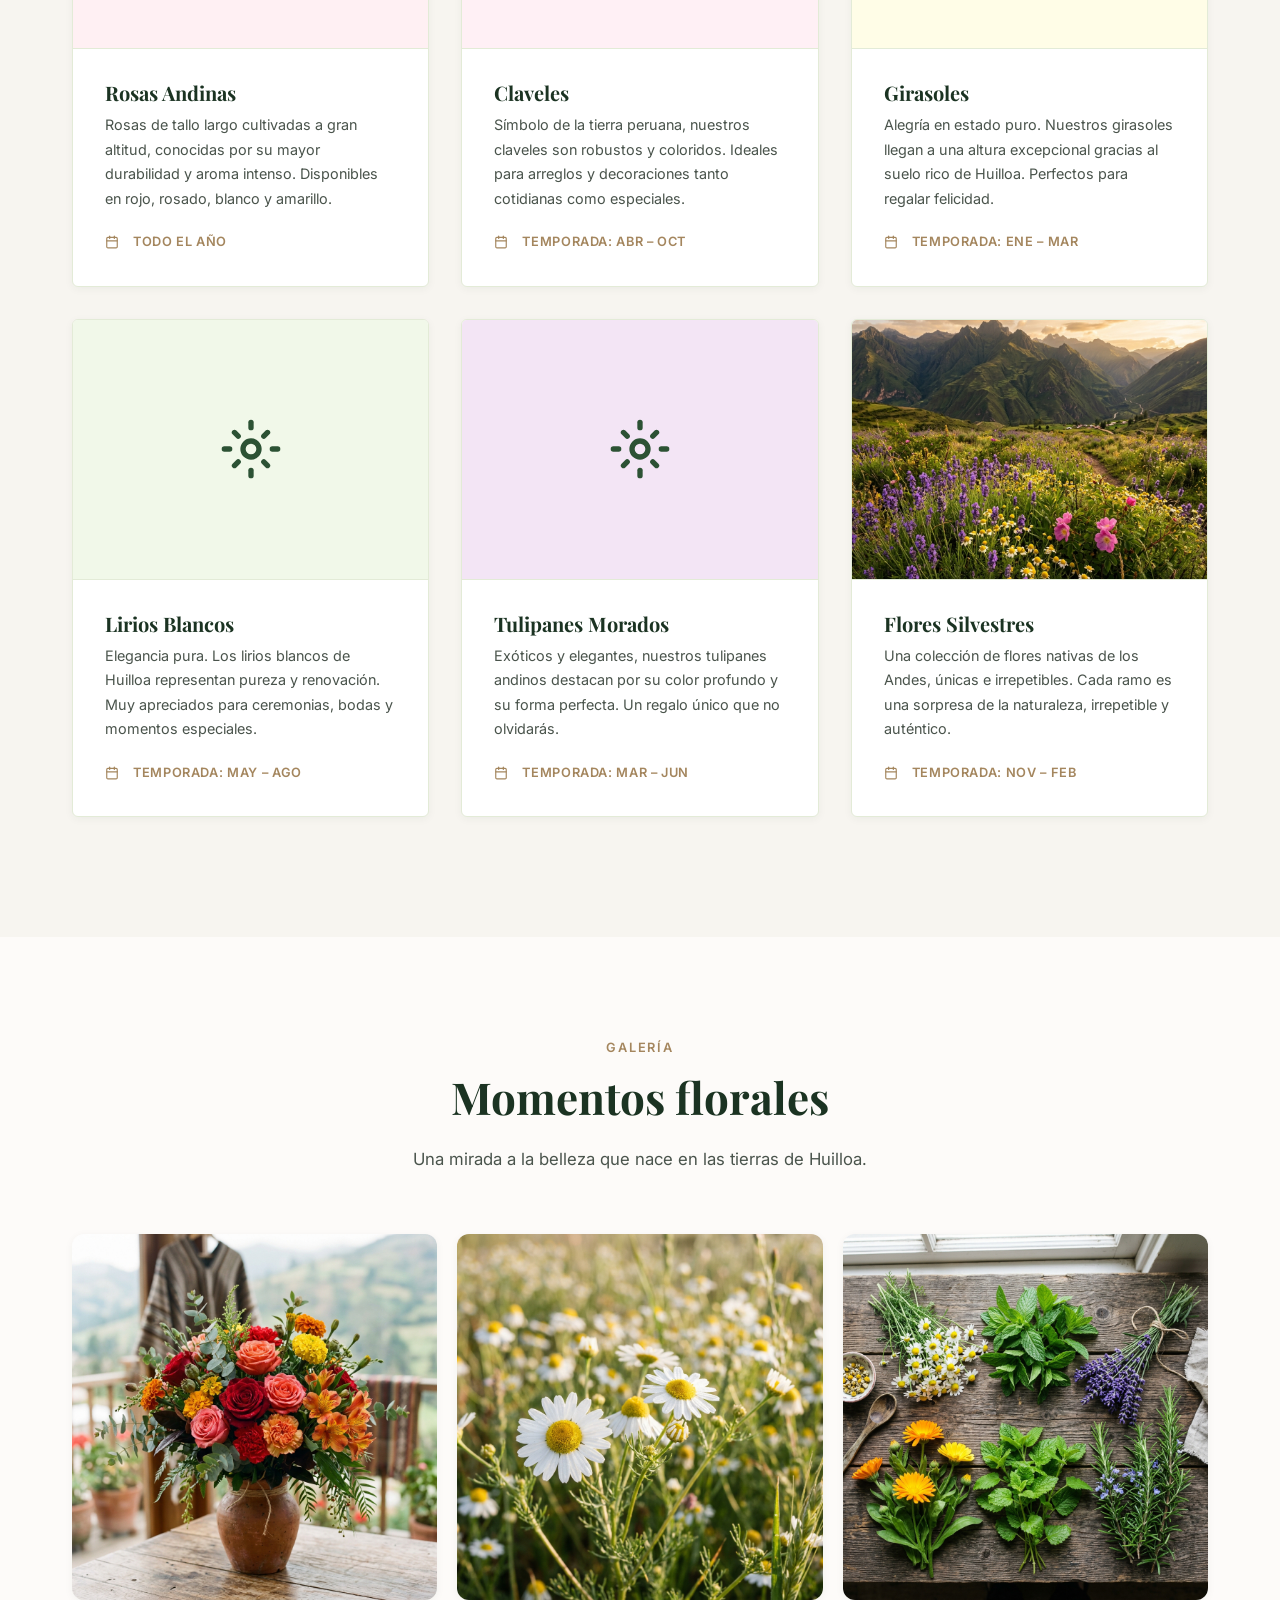
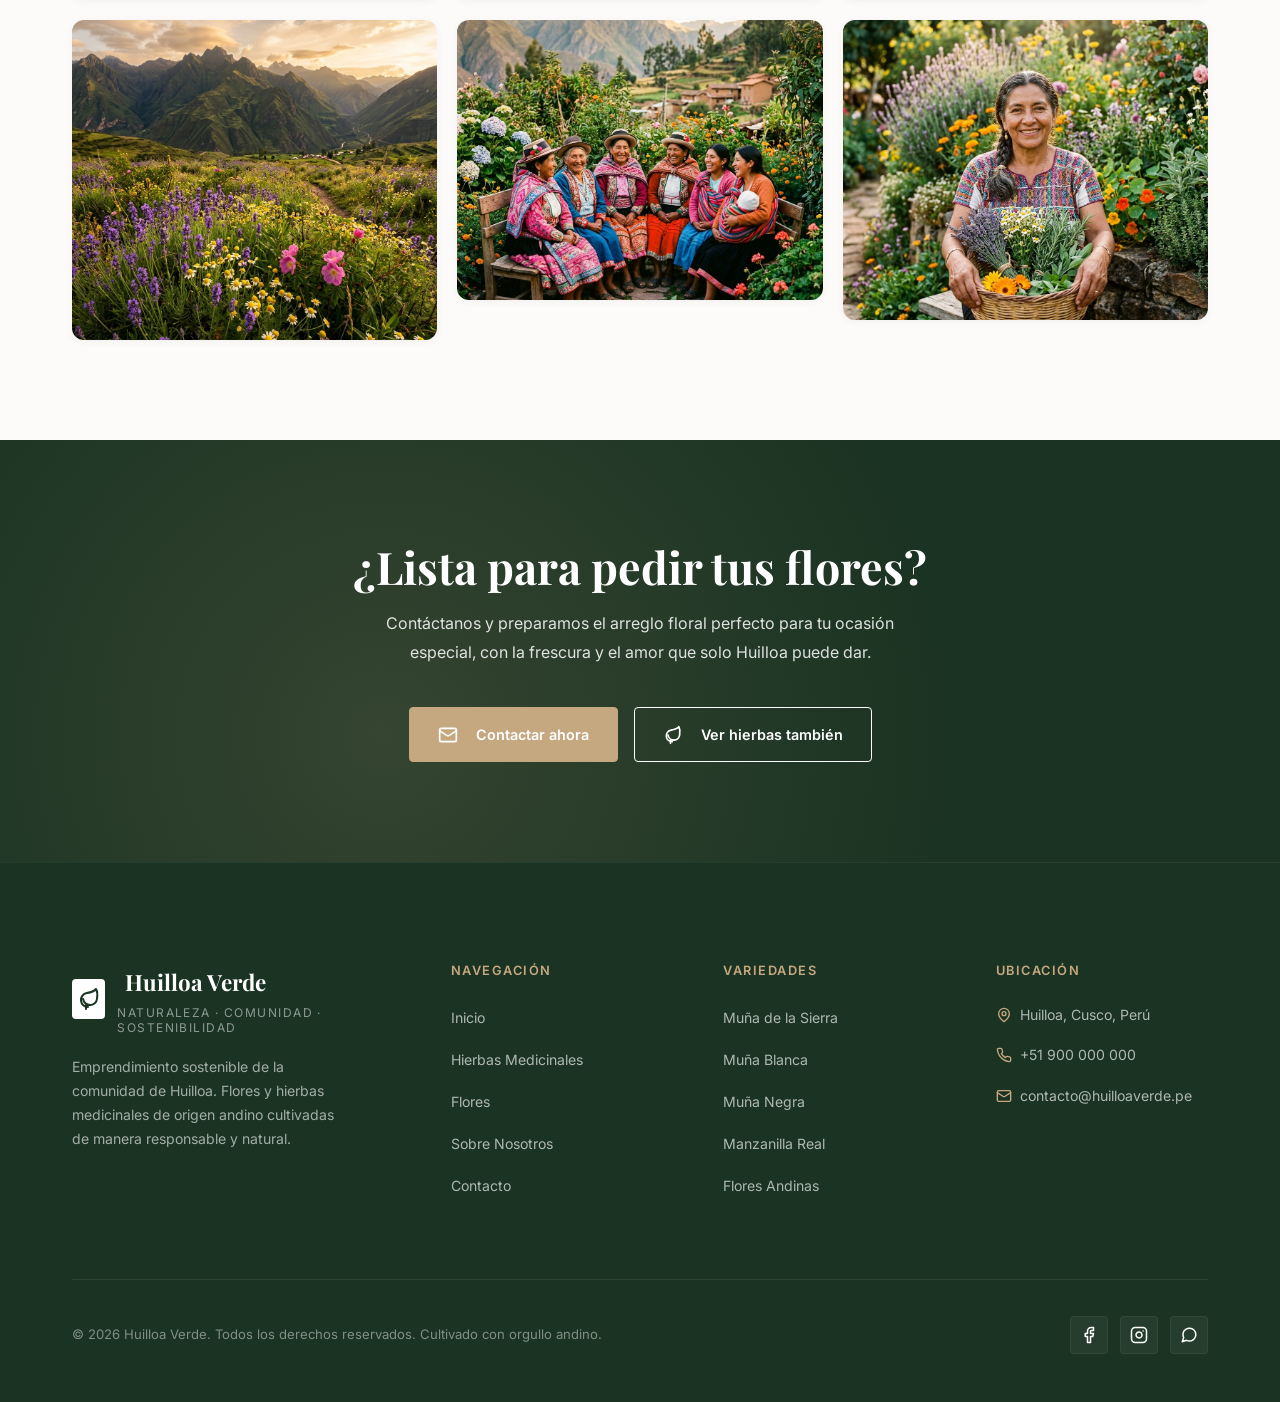
==== commit 17327a03: "Refactorización profesional: limpieza de código duplicado, corrección de errores HTML y CSS, unifica" ====
--- a/flores.html
+++ b/flores.html
@@ -7,44 +7,7 @@
   <title>Flores | Huilloa Verde</title>
   <link rel="stylesheet" href="css/styles.css">
   <link rel="icon" href="data:image/svg+xml,<svg xmlns='http://www.w3.org/2000/svg' viewBox='0 0 24 24' fill='none' stroke='%231b3322' stroke-width='2' stroke-linecap='round' stroke-linejoin='round'><path d='m2 22 1-1h3l9-9'></path><path d='M14 11.5a8.38 8.38 0 0 1-.9 3.8 8.5 8.5 0 0 1-7.6 4.7 8.38 8.38 0 0 1-3.8-.9L.8 22l1.9-5.7a8.38 8.38 0 0 1-.9-3.8 8.5 8.5 0 0 1 4.7-7.6 8.38 8.38 0 0 1 3.8-.9h.5a8.48 8.48 0 0 1 8 8v.5z'></path></svg>">
-  <style>
-    .gallery-masonry {
-      columns: 3;
-      column-gap: 20px;
-      margin-top: 60px;
-    }
-    .masonry-item {
-      break-inside: avoid;
-      margin-bottom: 20px;
-      border-radius: var(--radius-md);
-      overflow: hidden;
-      position: relative;
-      cursor: pointer;
-      box-shadow: var(--shadow-sm);
-      transition: var(--transition);
-    }
-    .masonry-item:hover { transform: scale(1.02); box-shadow: var(--shadow-md); }
-    .masonry-item img { width: 100%; display: block; transition: transform .5s ease; }
-    .masonry-item:hover img { transform: scale(1.06); }
-    .masonry-overlay {
-      position: absolute;
-      bottom: 0; left: 0; right: 0;
-      background: linear-gradient(to top, rgba(45,90,39,.85) 0%, transparent 70%);
-      padding: 24px 20px 20px;
-      transform: translateY(10px);
-      opacity: 0;
-      transition: var(--transition);
-    }
-    .masonry-item:hover .masonry-overlay { opacity: 1; transform: translateY(0); }
-    .masonry-overlay h3 { color: white; font-size: 1.1rem; margin-bottom: 4px; }
-    .masonry-overlay p { color: rgba(255,255,255,.8); font-size: .82rem; }
-    @media (max-width: 768px) {
-      .gallery-masonry { columns: 2; }
-    }
-    @media (max-width: 480px) {
-      .gallery-masonry { columns: 1; }
-    }
-  </style>
+
 </head>
 <body>
 
@@ -75,7 +38,10 @@
     <a href="hierbas.html" onclick="closeMobile()">Hierbas Medicinales</a>
     <a href="flores.html" onclick="closeMobile()">Flores</a>
     <a href="nosotros.html" onclick="closeMobile()">Sobre Nosotros</a>
-    <a href="contacto.html" onclick="closeMobile()">Contactar</a>  <!-- PAGE HERO -->
+    <a href="contacto.html" onclick="closeMobile()">Contactar</a>
+  </div>
+
+  <!-- PAGE HERO -->
   <section class="page-hero">
     <div class="page-hero-content container">
       <span class="section-label" style="color:rgba(255,255,255,.7);justify-content:center;display:flex;">Galería floral</span>
@@ -225,13 +191,13 @@
   </section>
 
   <!-- CTA -->
-  <section style="padding:100px 0;background:var(--green-dark);position:relative;overflow:hidden;">
-    <div style="content:'';position:absolute;inset:0;background:radial-gradient(circle at 30% 70%, rgba(197, 168, 128, 0.15) 0%, transparent 60%);pointer-events:none;"></div>
-    <div class="container text-center" style="position:relative;z-index:1;">
+  <section class="cta-dark">
+    <div class="cta-dark-overlay"></div>
+    <div class="container text-center cta-dark-inner">
       <div class="fade-up">
-        <h2 style="color:white;font-size:clamp(1.8rem,3.5vw,2.8rem);margin-bottom:16px;">¿Lista para pedir tus flores?</h2>
-        <p style="color:rgba(255,255,255,.85);max-width:500px;margin:0 auto 40px;line-height:1.8;">Contáctanos y preparamos el arreglo floral perfecto para tu ocasión especial, con la frescura y el amor que solo Huilloa puede dar.</p>
-        <div style="display:flex;gap:16px;justify-content:center;flex-wrap:wrap;">
+        <h2>¿Lista para pedir tus flores?</h2>
+        <p>Contáctanos y preparamos el arreglo floral perfecto para tu ocasión especial, con la frescura y el amor que solo Huilloa puede dar.</p>
+        <div class="cta-dark-actions">
           <a href="contacto.html" class="btn btn-earth"><svg class="icon-svg" viewBox="0 0 24 24"><rect width="20" height="16" x="2" y="4" rx="2"></rect><path d="m22 7-8.97 5.7a1.94 1.94 0 0 1-2.06 0L2 7"></path></svg> Contactar ahora</a>
           <a href="hierbas.html" class="btn btn-outline" style="border-color:white;color:white;"><svg class="icon-svg" viewBox="0 0 24 24"><path d="M11 20A7 7 0 0 1 9.8 6.1C15.5 5 17 4.48 19 2c1 2 2 3.5 1 9.8a7 7 0 0 1-13.9.2"></path><path d="M9 22v-4h4"></path></svg> Ver hierbas también</a>
         </div>
--- a/css/styles.css
+++ b/css/styles.css
@@ -1130,3 +1130,98 @@
   color: var(--green-dark);
   margin: 0 auto;
 }
+
+/* ---- MASONRY GALLERY (flores.html) ---- */
+.gallery-masonry {
+  columns: 3;
+  column-gap: 20px;
+  margin-top: 60px;
+}
+.masonry-item {
+  break-inside: avoid;
+  margin-bottom: 20px;
+  border-radius: var(--radius-md);
+  overflow: hidden;
+  position: relative;
+  cursor: pointer;
+  box-shadow: var(--shadow-sm);
+  transition: var(--transition);
+}
+.masonry-item:hover { transform: scale(1.02); box-shadow: var(--shadow-md); }
+.masonry-item img { width: 100%; display: block; transition: transform .5s ease; }
+.masonry-item:hover img { transform: scale(1.06); }
+.masonry-overlay {
+  position: absolute;
+  bottom: 0; left: 0; right: 0;
+  background: linear-gradient(to top, rgba(45,90,39,.85) 0%, transparent 70%);
+  padding: 24px 20px 20px;
+  transform: translateY(10px);
+  opacity: 0;
+  transition: var(--transition);
+}
+.masonry-item:hover .masonry-overlay { opacity: 1; transform: translateY(0); }
+.masonry-overlay h3 { color: white; font-size: 1.1rem; margin-bottom: 4px; }
+.masonry-overlay p { color: rgba(255,255,255,.8); font-size: .82rem; }
+
+/* ---- TOAST NOTIFICATION (contacto.html) ---- */
+.toast {
+  position: fixed;
+  bottom: 32px; right: 32px;
+  background: var(--green-dark);
+  color: white;
+  padding: 16px 24px;
+  border-radius: var(--radius-sm);
+  box-shadow: var(--shadow-lg);
+  font-weight: 700;
+  z-index: 9999;
+  transform: translateY(100px);
+  opacity: 0;
+  transition: all .4s cubic-bezier(.4,0,.2,1);
+  display: flex;
+  align-items: center;
+  gap: 12px;
+}
+.toast.show { transform: translateY(0); opacity: 1; }
+
+/* ---- RESPONSIVE MASONRY ---- */
+@media (max-width: 768px) {
+  .gallery-masonry { columns: 2; }
+}
+@media (max-width: 480px) {
+  .gallery-masonry { columns: 1; }
+}
+
+/* ---- CTA DARK SECTION (flores.html, hierbas.html) ---- */
+.cta-dark {
+  padding: 100px 0;
+  background: var(--green-dark);
+  position: relative;
+  overflow: hidden;
+}
+.cta-dark-overlay {
+  position: absolute;
+  inset: 0;
+  background: radial-gradient(circle at 30% 70%, rgba(197,168,128,.15) 0%, transparent 60%);
+  pointer-events: none;
+}
+.cta-dark-inner {
+  position: relative;
+  z-index: 1;
+}
+.cta-dark h2 {
+  color: var(--white);
+  font-size: clamp(1.8rem, 3.5vw, 2.8rem);
+  margin-bottom: 16px;
+}
+.cta-dark p {
+  color: rgba(255,255,255,.85);
+  max-width: 520px;
+  margin: 0 auto 40px;
+  line-height: 1.8;
+}
+.cta-dark-actions {
+  display: flex;
+  gap: 16px;
+  justify-content: center;
+  flex-wrap: wrap;
+}
